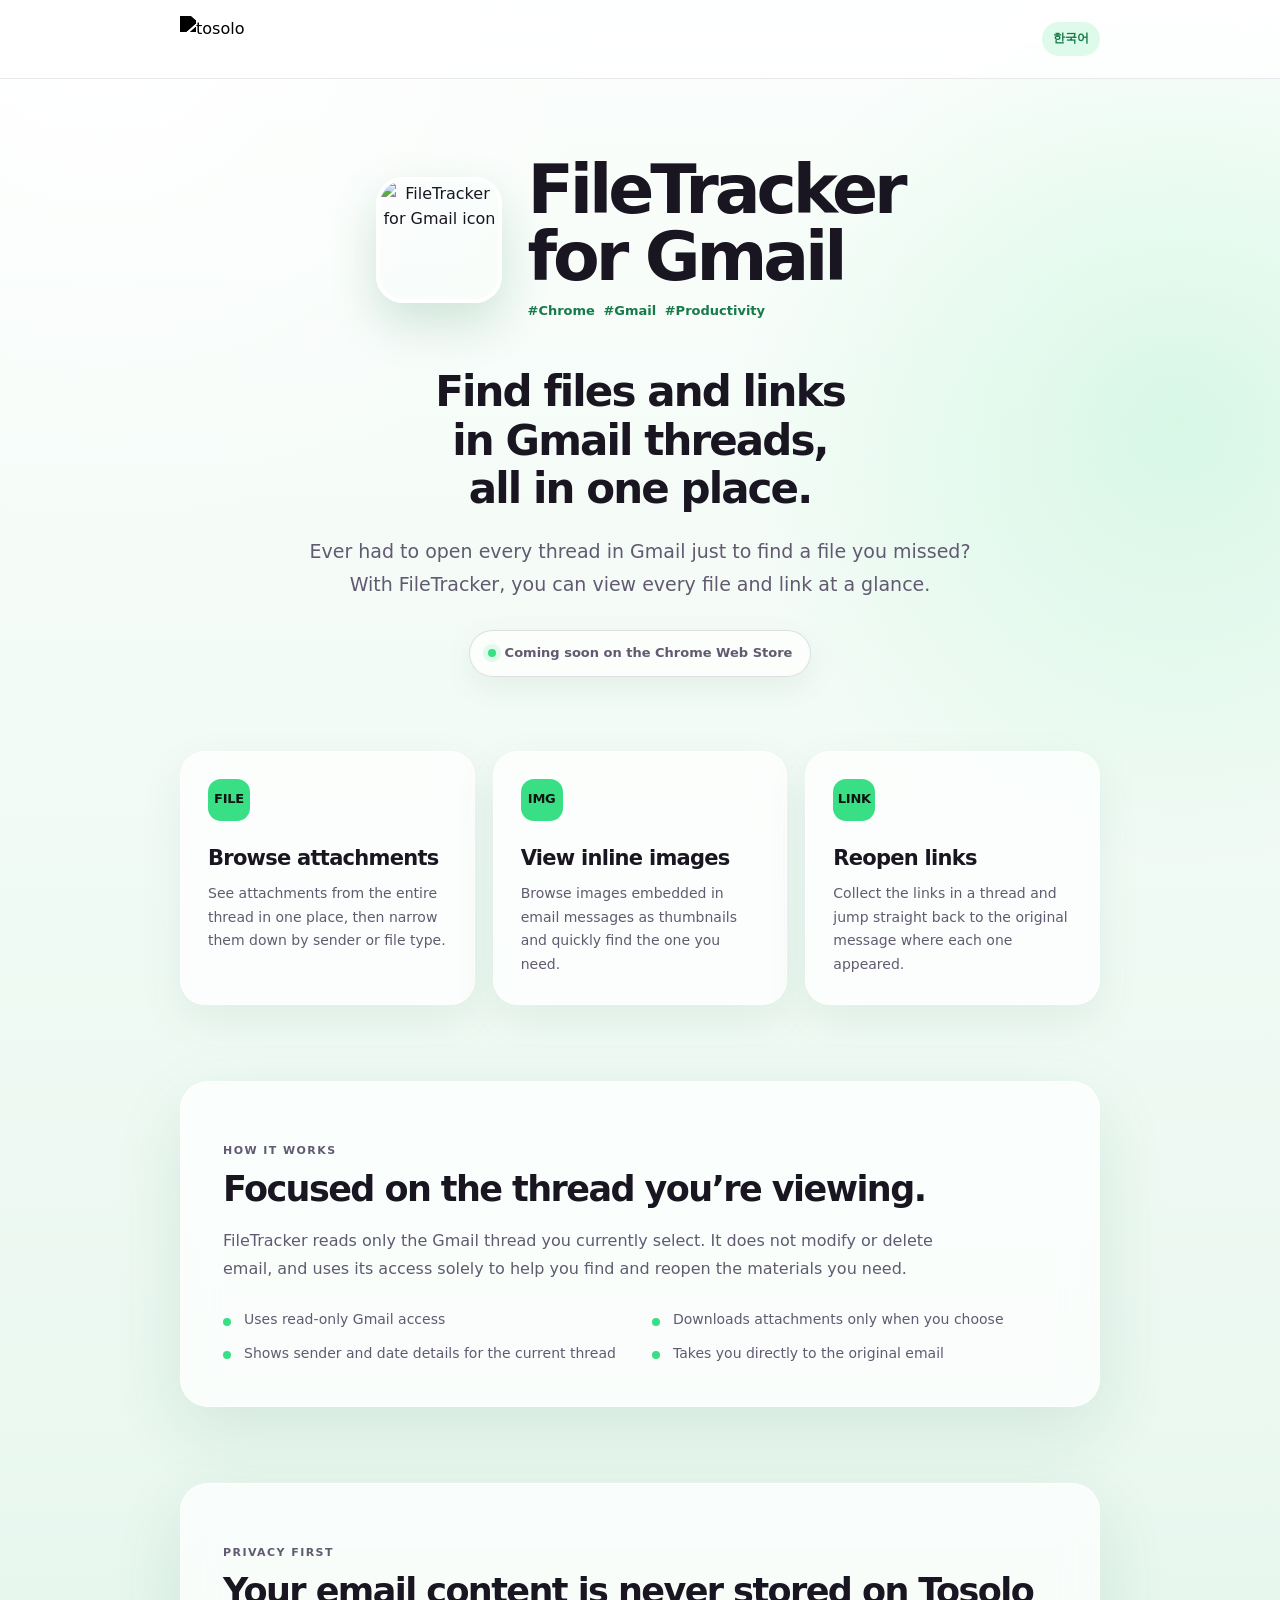
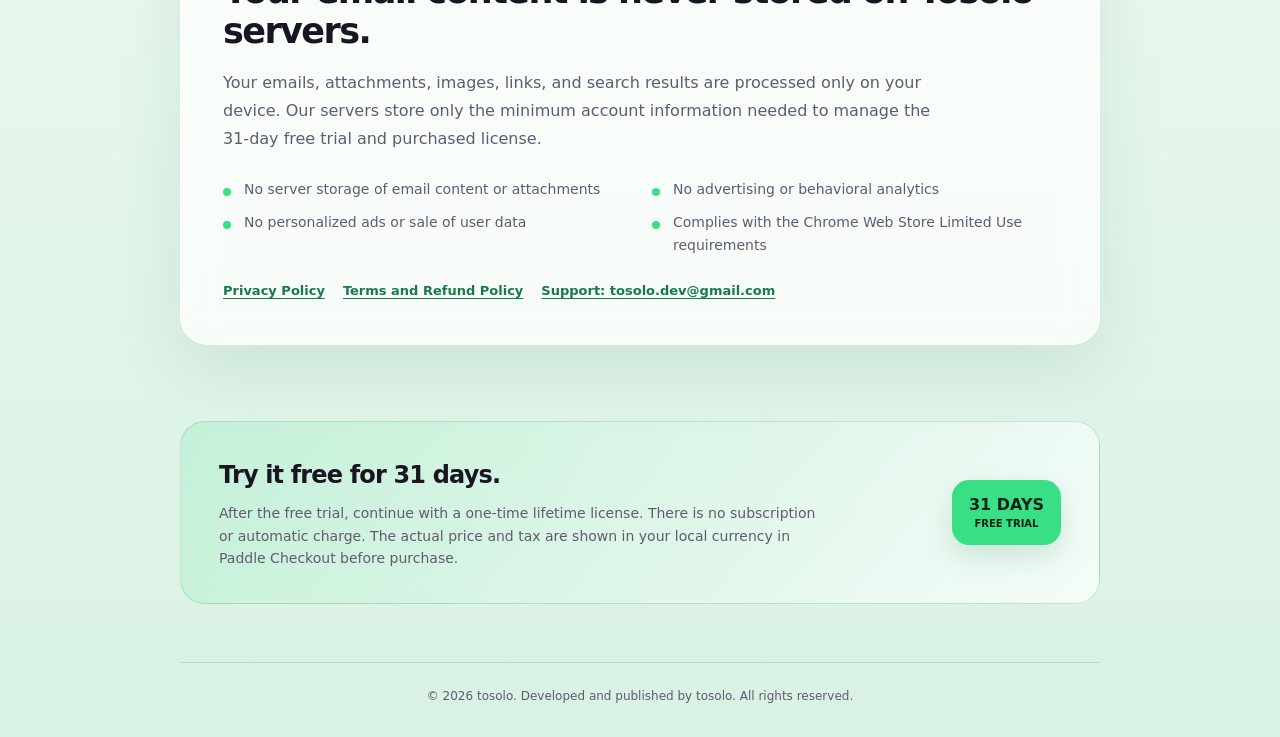
==== filetracker/index.html @ 5fee8c5c "Create index.html" ====
<!DOCTYPE html>
<html lang="en">
<head>
  <meta charset="UTF-8">
  <meta name="viewport" content="width=device-width, initial-scale=1.0">
  <meta name="description" content="FileTracker for Gmail is a Chrome extension that brings attachments, inline images, and links from a Gmail thread together in one sidebar.">
  <meta name="theme-color" content="#eaf8f0">
  <link rel="canonical" href="https://tosolo.net/filetracker/">
  <link rel="alternate" hreflang="en" href="https://tosolo.net/filetracker/">
  <link rel="alternate" hreflang="ko" href="https://tosolo.net/ko/filetracker/">
  <link rel="alternate" hreflang="x-default" href="https://tosolo.net/filetracker/">
  <link rel="icon" href="https://tosolo.net/favicon.ico" type="image/x-icon">
  <title>FileTracker for Gmail - Find Files and Links in Gmail | tosolo</title>
  <style>
    :root {
      --page: #eaf8f0;
      --page-light: #fbfefc;
      --page-deep: #d9f2e4;
      --accent: #39df84;
      --accent-deep: #167a49;
      --ink: #191622;
      --ink-soft: #615a70;
      --surface: rgba(255,255,255,.72);
      --line: rgba(45,34,80,.14);
      --shadow: 0 24px 70px rgba(23,104,63,.11);
    }

    * { box-sizing: border-box; margin: 0; padding: 0; }
    html { background: var(--page); scroll-behavior: smooth; }
    body {
      min-height: 100vh;
      color: var(--ink);
      background:
        radial-gradient(circle at 8% 0%, rgba(255,255,255,.95), transparent 34rem),
        radial-gradient(circle at 92% 18%, rgba(57,223,132,.16), transparent 28rem),
        linear-gradient(180deg, var(--page-light) 0%, var(--page) 62%, var(--page-deep) 100%);
      font: 16px/1.6 Inter, system-ui, -apple-system, BlinkMacSystemFont, "Segoe UI", sans-serif;
    }
    a { color: inherit; }
    .topbar {
      border-bottom: 1px solid rgba(45,34,80,.1);
      background: rgba(255,255,255,.76);
      backdrop-filter: blur(18px);
    }
    .topbar-inner {
      width: min(920px, calc(100% - 48px));
      min-height: 78px;
      margin: 0 auto;
      display: flex;
      align-items: center;
      justify-content: space-between;
      gap: 24px;
    }
    .company-logo { display: inline-flex; align-items: center; text-decoration: none; }
    .company-logo img {
      width: 116px;
      height: 46px;
      display: block;
      object-fit: contain;
      object-position: left center;
      filter: brightness(0) saturate(100%);
    }
    .language-state {
      padding: 7px 11px;
      border-radius: 999px;
      color: var(--accent-deep);
      background: rgba(57,223,132,.16);
      font-size: 12px;
      font-weight: 800;
      text-decoration: none;
    }
    main { width: min(920px, calc(100% - 48px)); margin: 0 auto; }
    .hero { padding: 78px 0 74px; text-align: center; }
    .product-heading {
      display: flex;
      align-items: center;
      justify-content: center;
      gap: 25px;
    }
    .product-icon {
      width: 126px;
      height: 126px;
      flex: 0 0 126px;
      border: 4px solid rgba(255,255,255,.9);
      border-radius: 27px;
      box-shadow: 0 20px 48px rgba(22,122,73,.19);
    }
    .title-block { text-align: left; }
    h1 {
      font-size: clamp(40px, 6vw, 68px);
      line-height: .98;
      letter-spacing: -.06em;
    }
    .tags {
      margin-top: 11px;
      color: var(--accent-deep);
      font-size: 13px;
      font-weight: 800;
      word-spacing: 4px;
    }
    .tagline {
      max-width: 720px;
      margin: 46px auto 0;
      font-size: clamp(27px, 4.3vw, 42px);
      font-weight: 900;
      line-height: 1.16;
      letter-spacing: -.045em;
      text-wrap: balance;
    }
    .hero-copy {
      max-width: 700px;
      margin: 21px auto 0;
      color: var(--ink-soft);
      font-size: clamp(16px, 2vw, 19px);
      line-height: 1.7;
      text-wrap: balance;
    }
    .hero-action { margin-top: 30px; }
    .coming-soon {
      display: inline-flex;
      align-items: center;
      gap: 9px;
      padding: 12px 18px;
      border: 1px solid rgba(45,34,80,.14);
      border-radius: 999px;
      color: var(--ink-soft);
      background: rgba(255,255,255,.7);
      box-shadow: 0 10px 30px rgba(23,104,63,.08);
      font-size: 13px;
      font-weight: 800;
    }
    .coming-soon::before {
      content: "";
      width: 8px;
      height: 8px;
      border-radius: 50%;
      background: var(--accent);
      box-shadow: 0 0 0 5px rgba(57,223,132,.14);
    }
    .feature-grid { display: grid; grid-template-columns: repeat(3, 1fr); gap: 18px; }
    .feature-card {
      min-height: 225px;
      padding: 27px;
      border: 1px solid rgba(255,255,255,.88);
      border-radius: 25px;
      background: var(--surface);
      box-shadow: 0 16px 44px rgba(23,104,63,.08);
      backdrop-filter: blur(18px);
    }
    .feature-mark {
      width: 42px;
      height: 42px;
      display: grid;
      place-items: center;
      border-radius: 13px;
      color: #101512;
      background: var(--accent);
      font-size: 13px;
      font-weight: 900;
      letter-spacing: -.02em;
    }
    .feature-card h2 { margin-top: 25px; font-size: 21px; line-height: 1.2; letter-spacing: -.035em; }
    .feature-card p { margin-top: 11px; color: var(--ink-soft); font-size: 14px; line-height: 1.7; }
    .content-section {
      margin-top: 76px;
      padding: 42px;
      border: 1px solid rgba(255,255,255,.88);
      border-radius: 28px;
      background: var(--surface);
      box-shadow: var(--shadow);
      backdrop-filter: blur(18px);
    }
    .section-label { color: var(--accent-deep); font-size: 11px; font-weight: 900; letter-spacing: .13em; text-transform: uppercase; }
    .content-section h2 { margin-top: 10px; font-size: clamp(25px, 3.5vw, 35px); line-height: 1.14; letter-spacing: -.045em; }
    .content-section > p { max-width: 720px; margin-top: 17px; color: var(--ink-soft); line-height: 1.75; }
    .trust-points, .access-points {
      margin-top: 25px;
      display: grid;
      grid-template-columns: repeat(2, 1fr);
      gap: 11px 24px;
      list-style: none;
    }
    .trust-points li, .access-points li { position: relative; padding-left: 21px; color: var(--ink-soft); font-size: 14px; }
    .trust-points li::before, .access-points li::before {
      content: "";
      position: absolute;
      top: .7em;
      left: 0;
      width: 8px;
      height: 8px;
      border-radius: 50%;
      background: var(--accent);
    }
    .legal-links { margin-top: 25px; display: flex; flex-wrap: wrap; gap: 10px 18px; }
    .legal-links a { color: var(--accent-deep); font-size: 13px; font-weight: 800; text-underline-offset: 3px; }
    .pricing-note {
      margin-top: 76px;
      padding: 34px 38px;
      display: flex;
      align-items: center;
      justify-content: space-between;
      gap: 34px;
      border: 1px solid rgba(22,122,73,.18);
      border-radius: 25px;
      background: linear-gradient(135deg, rgba(57,223,132,.16), rgba(255,255,255,.72));
    }
    .pricing-note h2 { font-size: 24px; letter-spacing: -.035em; }
    .pricing-note p { max-width: 610px; margin-top: 8px; color: var(--ink-soft); font-size: 14px; }
    .trial-badge {
      flex: 0 0 auto;
      padding: 15px 17px;
      border-radius: 17px;
      color: #102319;
      background: var(--accent);
      text-align: center;
      font-weight: 900;
      line-height: 1.25;
      box-shadow: 0 12px 26px rgba(22,122,73,.16);
    }
    .trial-badge small { display: block; margin-top: 3px; font-size: 10px; font-weight: 800; }
    footer {
      margin-top: 58px;
      padding: 24px 2px 30px;
      display: flex;
      justify-content: center;
      gap: 18px;
      border-top: 1px solid var(--line);
      color: var(--ink-soft);
      font-size: 12px;
      text-align: center;
    }
    a:focus-visible { outline: 3px solid rgba(57,223,132,.42); outline-offset: 3px; }

    @media (max-width: 720px) {
      .topbar-inner, main { width: calc(100% - 30px); }
      .topbar-inner { min-height: 68px; }
      .company-logo img { width: 96px; height: 40px; }
      .hero { padding: 54px 0 56px; }
      .product-heading { gap: 16px; }
      .product-icon { width: 90px; height: 90px; flex-basis: 90px; border-radius: 20px; border-width: 3px; }
      h1 { font-size: clamp(31px, 9.5vw, 50px); }
      .tags { margin-top: 7px; font-size: 11px; word-spacing: 1px; }
      .tagline { margin-top: 36px; }
      .feature-grid { grid-template-columns: 1fr; gap: 12px; }
      .feature-card { min-height: 0; padding: 23px; }
      .feature-card h2 { margin-top: 18px; }
      .content-section { margin-top: 54px; padding: 27px 23px; border-radius: 23px; }
      .trust-points, .access-points { grid-template-columns: 1fr; }
      .pricing-note { margin-top: 54px; padding: 27px 23px; align-items: flex-start; flex-direction: column; }
      footer { flex-direction: column; }
    }
    @media (max-width: 390px) { .product-heading { align-items: flex-start; flex-direction: column; } }
    @media (prefers-reduced-motion: reduce) { html { scroll-behavior: auto; } }
  </style>
</head>
<body>
  <header class="topbar">
    <div class="topbar-inner">
      <a class="company-logo" href="https://tosolo.net/" aria-label="tosolo home"><img src="https://tosolo.net/logo_renewal.webp" alt="tosolo"></a>
      <a class="language-state" href="https://tosolo.net/ko/filetracker/" lang="ko" hreflang="ko">한국어</a>
    </div>
  </header>

  <main>
    <section class="hero" aria-labelledby="product-title">
      <div class="product-heading">
        <img class="product-icon" src="https://tosolo.net/icon_filetracker.webp" alt="FileTracker for Gmail icon">
        <div class="title-block">
          <h1 id="product-title">FileTracker<br>for Gmail</h1>
          <p class="tags">#Chrome #Gmail #Productivity</p>
        </div>
      </div>
      <p class="tagline">Find files and links in Gmail threads,<br>all in one place.</p>
      <p class="hero-copy">Ever had to open every thread in Gmail just to find a file you missed? With FileTracker, you can view every file and link at a glance.</p>
      <div class="hero-action"><span class="coming-soon">Coming soon on the Chrome Web Store</span></div>
    </section>

    <section class="feature-grid" aria-label="Key features">
      <article class="feature-card"><span class="feature-mark">FILE</span><h2>Browse attachments</h2><p>See attachments from the entire thread in one place, then narrow them down by sender or file type.</p></article>
      <article class="feature-card"><span class="feature-mark">IMG</span><h2>View inline images</h2><p>Browse images embedded in email messages as thumbnails and quickly find the one you need.</p></article>
      <article class="feature-card"><span class="feature-mark">LINK</span><h2>Reopen links</h2><p>Collect the links in a thread and jump straight back to the original message where each one appeared.</p></article>
    </section>

    <section class="content-section" aria-labelledby="workflow-title">
      <p class="section-label">How it works</p>
      <h2 id="workflow-title">Focused on the thread you’re viewing.</h2>
      <p>FileTracker reads only the Gmail thread you currently select. It does not modify or delete email, and uses its access solely to help you find and reopen the materials you need.</p>
      <ul class="access-points">
        <li>Uses read-only Gmail access</li>
        <li>Downloads attachments only when you choose</li>
        <li>Shows sender and date details for the current thread</li>
        <li>Takes you directly to the original email</li>
      </ul>
    </section>

    <section class="content-section" aria-labelledby="privacy-title">
      <p class="section-label">Privacy first</p>
      <h2 id="privacy-title">Your email content is never stored on Tosolo servers.</h2>
      <p>Your emails, attachments, images, links, and search results are processed only on your device. Our servers store only the minimum account information needed to manage the 31-day free trial and purchased license.</p>
      <ul class="trust-points">
        <li>No server storage of email content or attachments</li>
        <li>No advertising or behavioral analytics</li>
        <li>No personalized ads or sale of user data</li>
        <li>Complies with the Chrome Web Store Limited Use requirements</li>
      </ul>
      <div class="legal-links">
        <a href="https://tosolo.net/privacy.html">Privacy Policy</a>
        <a href="https://tosolo.net/terms.html">Terms and Refund Policy</a>
        <a href="mailto:tosolo.dev@gmail.com">Support: tosolo.dev@gmail.com</a>
      </div>
    </section>

    <section class="pricing-note" aria-labelledby="trial-title">
      <div>
        <h2 id="trial-title">Try it free for 31 days.</h2>
        <p>After the free trial, continue with a one-time lifetime license. There is no subscription or automatic charge. The actual price and tax are shown in your local currency in Paddle Checkout before purchase.</p>
      </div>
      <div class="trial-badge">31 DAYS<small>FREE TRIAL</small></div>
    </section>

    <footer>
      <p>&copy; 2026 tosolo. Developed and published by tosolo. All rights reserved.</p>
    </footer>
  </main>
</body>
</html>
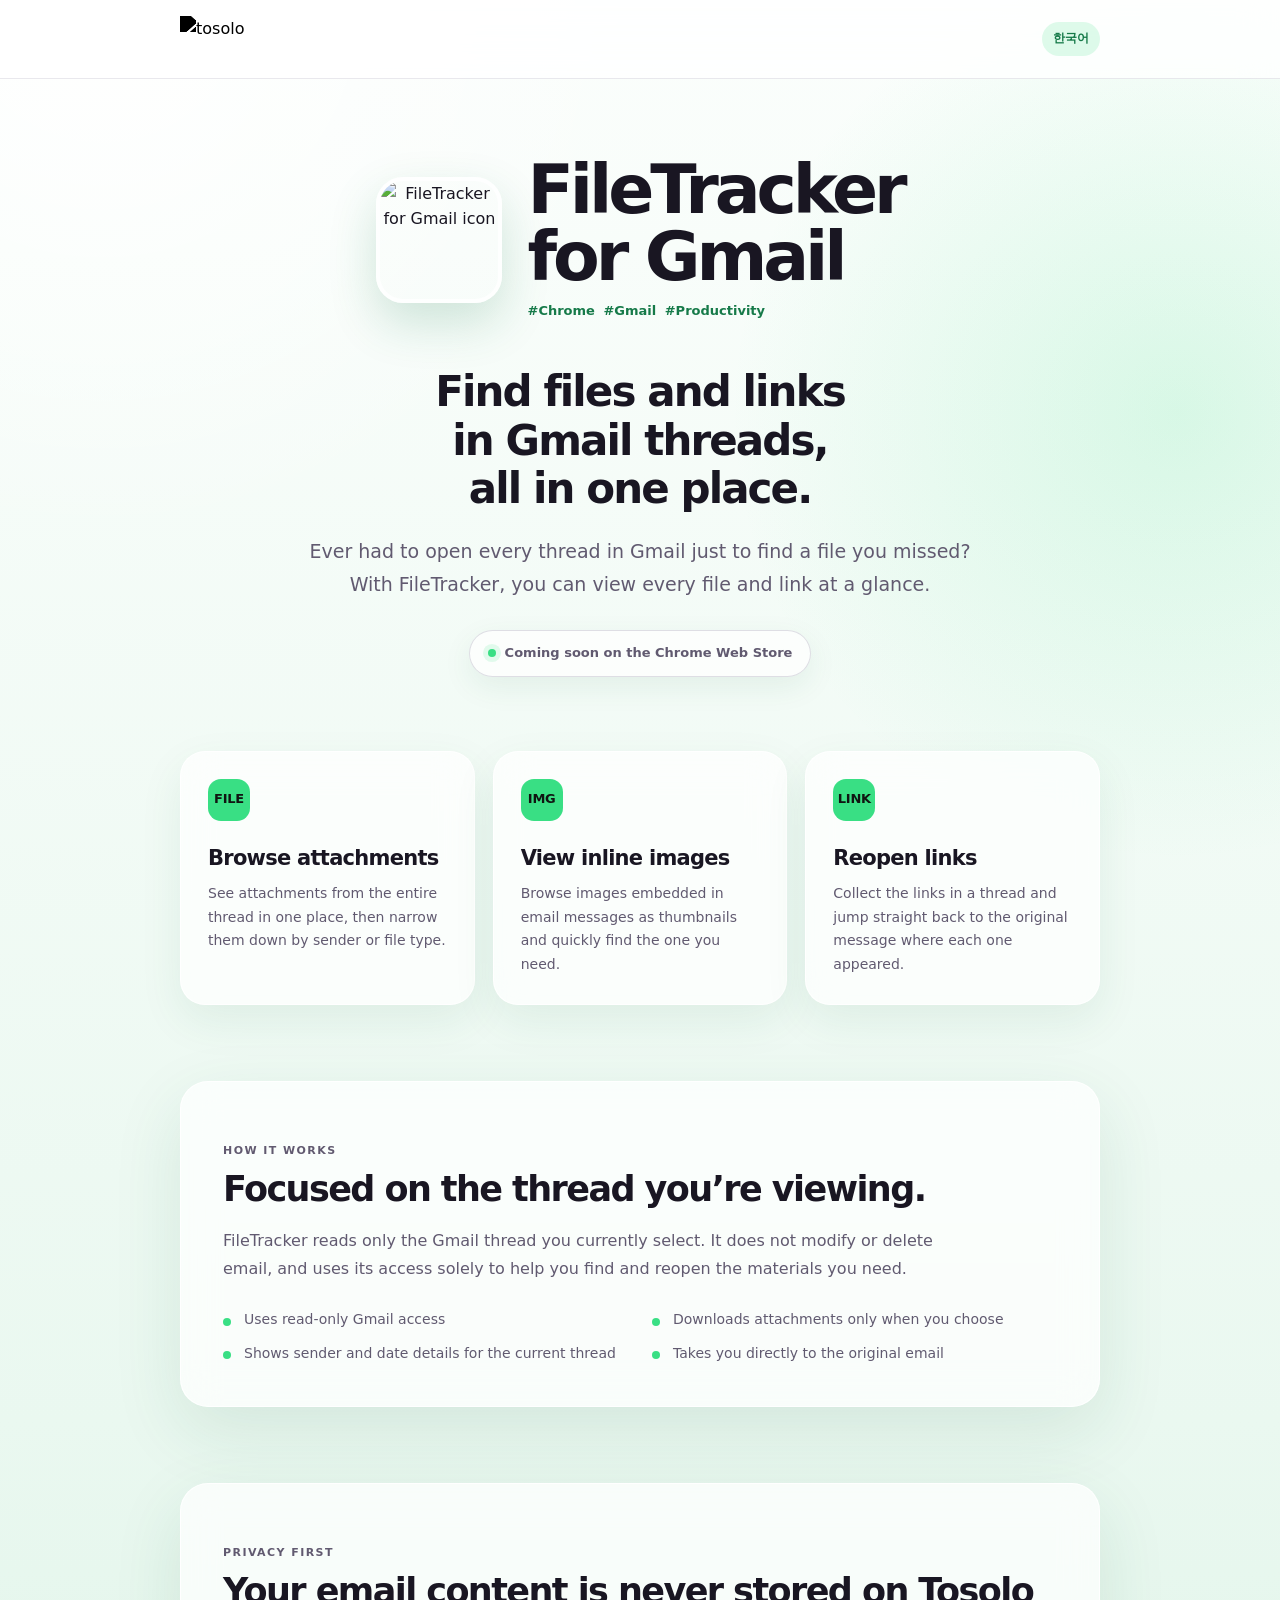
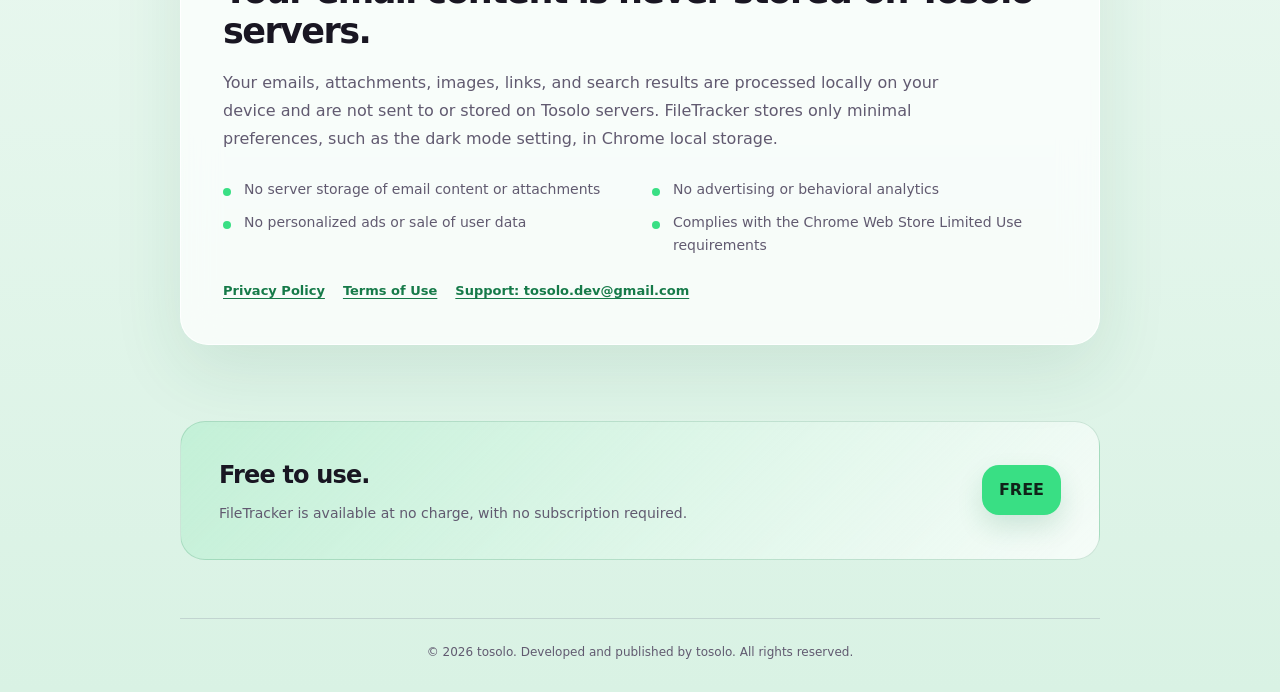
==== commit ef76508d: "Update index.html" ====
--- a/filetracker/index.html
+++ b/filetracker/index.html
@@ -193,7 +193,7 @@
     }
     .legal-links { margin-top: 25px; display: flex; flex-wrap: wrap; gap: 10px 18px; }
     .legal-links a { color: var(--accent-deep); font-size: 13px; font-weight: 800; text-underline-offset: 3px; }
-    .pricing-note {
+    .free-note {
       margin-top: 76px;
       padding: 34px 38px;
       display: flex;
@@ -204,9 +204,9 @@
       border-radius: 25px;
       background: linear-gradient(135deg, rgba(57,223,132,.16), rgba(255,255,255,.72));
     }
-    .pricing-note h2 { font-size: 24px; letter-spacing: -.035em; }
-    .pricing-note p { max-width: 610px; margin-top: 8px; color: var(--ink-soft); font-size: 14px; }
-    .trial-badge {
+    .free-note h2 { font-size: 24px; letter-spacing: -.035em; }
+    .free-note p { max-width: 610px; margin-top: 8px; color: var(--ink-soft); font-size: 14px; }
+    .free-badge {
       flex: 0 0 auto;
       padding: 15px 17px;
       border-radius: 17px;
@@ -217,7 +217,6 @@
       line-height: 1.25;
       box-shadow: 0 12px 26px rgba(22,122,73,.16);
     }
-    .trial-badge small { display: block; margin-top: 3px; font-size: 10px; font-weight: 800; }
     footer {
       margin-top: 58px;
       padding: 24px 2px 30px;
@@ -246,7 +245,7 @@
       .feature-card h2 { margin-top: 18px; }
       .content-section { margin-top: 54px; padding: 27px 23px; border-radius: 23px; }
       .trust-points, .access-points { grid-template-columns: 1fr; }
-      .pricing-note { margin-top: 54px; padding: 27px 23px; align-items: flex-start; flex-direction: column; }
+      .free-note { margin-top: 54px; padding: 27px 23px; align-items: flex-start; flex-direction: column; }
       footer { flex-direction: column; }
     }
     @media (max-width: 390px) { .product-heading { align-items: flex-start; flex-direction: column; } }
@@ -296,7 +295,7 @@
     <section class="content-section" aria-labelledby="privacy-title">
       <p class="section-label">Privacy first</p>
       <h2 id="privacy-title">Your email content is never stored on Tosolo servers.</h2>
-      <p>Your emails, attachments, images, links, and search results are processed only on your device. Our servers store only the minimum account information needed to manage the 31-day free trial and purchased license.</p>
+      <p>Your emails, attachments, images, links, and search results are processed locally on your device and are not sent to or stored on Tosolo servers. FileTracker stores only minimal preferences, such as the dark mode setting, in Chrome local storage.</p>
       <ul class="trust-points">
         <li>No server storage of email content or attachments</li>
         <li>No advertising or behavioral analytics</li>
@@ -305,17 +304,17 @@
       </ul>
       <div class="legal-links">
         <a href="https://tosolo.net/privacy.html">Privacy Policy</a>
-        <a href="https://tosolo.net/terms.html">Terms and Refund Policy</a>
+        <a href="https://tosolo.net/terms.html">Terms of Use</a>
         <a href="mailto:tosolo.dev@gmail.com">Support: tosolo.dev@gmail.com</a>
       </div>
     </section>
 
-    <section class="pricing-note" aria-labelledby="trial-title">
+    <section class="free-note" aria-labelledby="free-title">
       <div>
-        <h2 id="trial-title">Try it free for 31 days.</h2>
-        <p>After the free trial, continue with a one-time lifetime license. There is no subscription or automatic charge. The actual price and tax are shown in your local currency in Paddle Checkout before purchase.</p>
+        <h2 id="free-title">Free to use.</h2>
+        <p>FileTracker is available at no charge, with no subscription required.</p>
       </div>
-      <div class="trial-badge">31 DAYS<small>FREE TRIAL</small></div>
+      <div class="free-badge">FREE</div>
     </section>
 
     <footer>
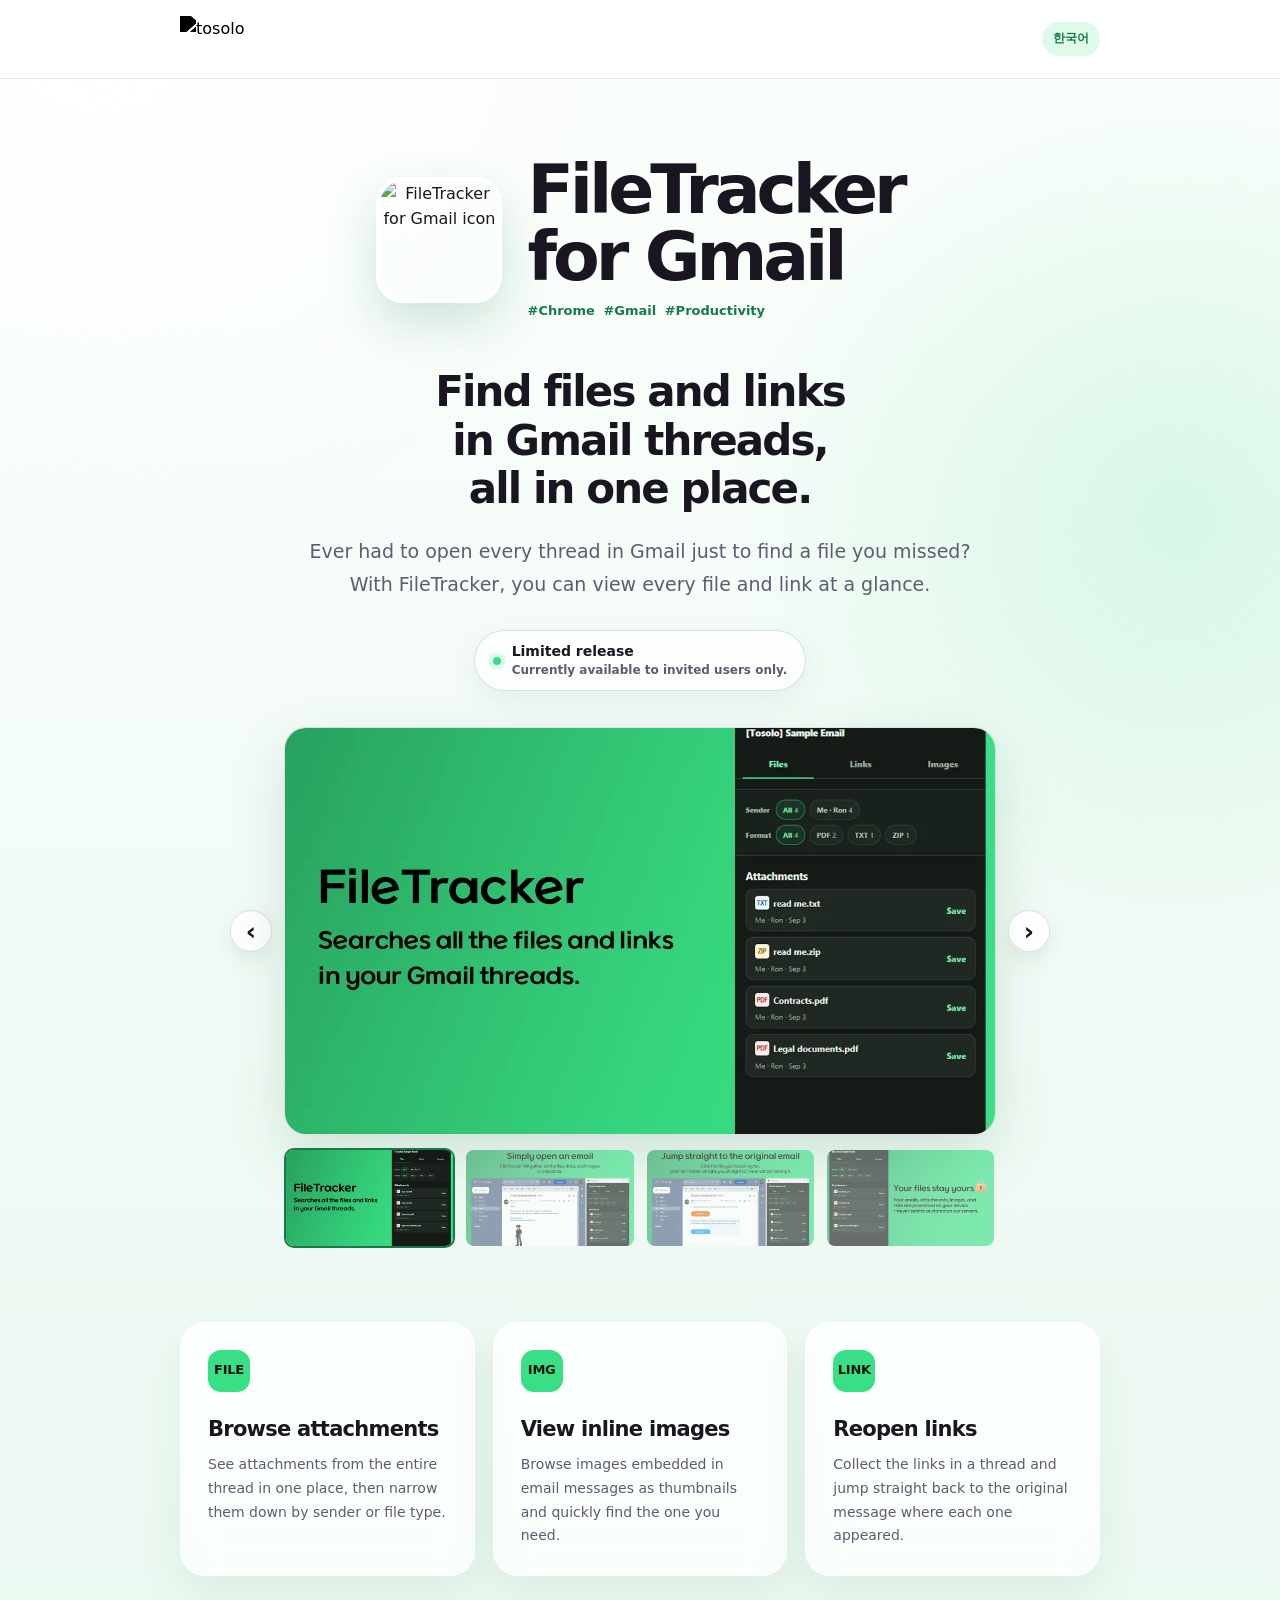
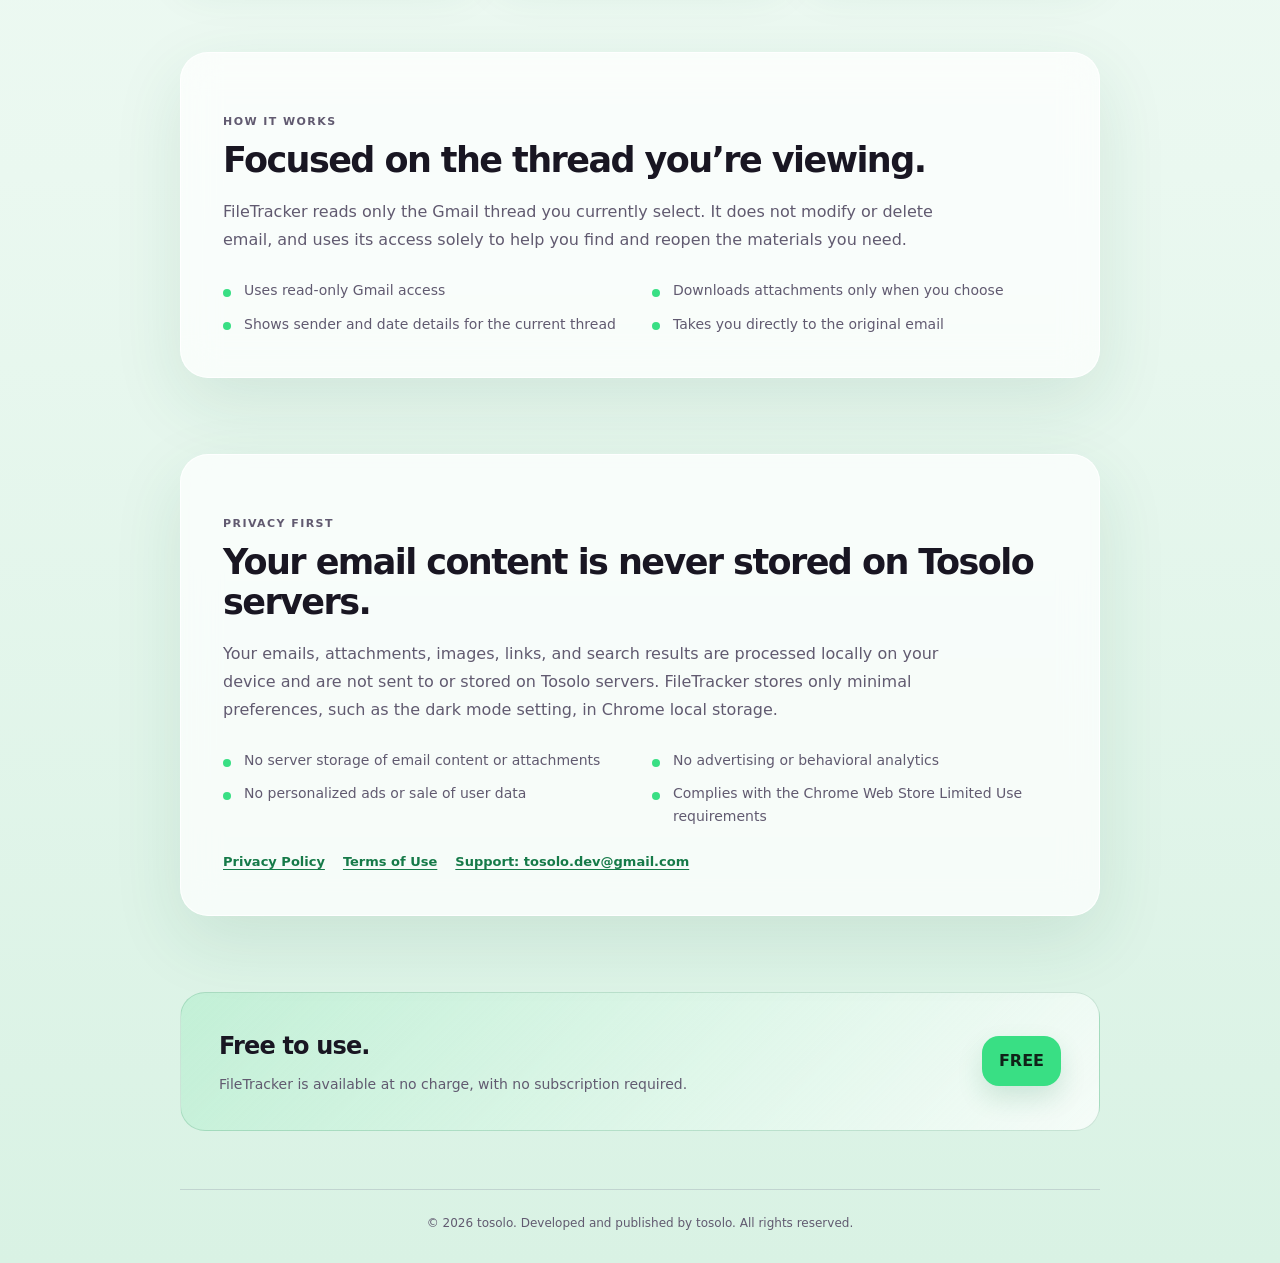
==== commit d95b1862: "Update index.html" ====
--- a/filetracker/index.html
+++ b/filetracker/index.html
@@ -117,9 +117,10 @@
     }
     .hero-action { margin-top: 30px; }
     .coming-soon {
-      display: inline-flex;
+      display: inline-grid;
+      grid-template-columns: auto 1fr;
       align-items: center;
-      gap: 9px;
+      gap: 2px 11px;
       padding: 12px 18px;
       border: 1px solid rgba(45,34,80,.14);
       border-radius: 999px;
@@ -128,15 +129,60 @@
       box-shadow: 0 10px 30px rgba(23,104,63,.08);
       font-size: 13px;
       font-weight: 800;
+      text-align: left;
     }
     .coming-soon::before {
       content: "";
+      grid-row: 1 / span 2;
       width: 8px;
       height: 8px;
       border-radius: 50%;
       background: var(--accent);
       box-shadow: 0 0 0 5px rgba(57,223,132,.14);
     }
+    .coming-soon strong { color: var(--ink); font-size: 14px; line-height: 1.25; }
+    .coming-soon small { font-size: 12px; font-weight: 650; line-height: 1.35; }
+    .product-gallery { max-width: 820px; margin: 36px auto 0; }
+    .gallery-stage {
+      display: grid;
+      grid-template-columns: 42px minmax(0, 1fr) 42px;
+      align-items: center;
+      gap: 12px;
+    }
+    .gallery-viewport {
+      overflow: hidden;
+      border: 1px solid rgba(45,34,80,.15);
+      border-radius: 22px;
+      background: #fff;
+      box-shadow: 0 20px 54px rgba(23,104,63,.15);
+    }
+    .gallery-track { display: flex; transition: transform .34s ease; }
+    .gallery-slide { flex: 0 0 100%; }
+    .gallery-slide img { width: 100%; height: auto; aspect-ratio: 7 / 4; display: block; object-fit: cover; }
+    .gallery-arrow {
+      width: 42px;
+      height: 42px;
+      border: 1px solid var(--line);
+      border-radius: 50%;
+      color: var(--ink);
+      background: rgba(255,255,255,.82);
+      box-shadow: 0 8px 22px rgba(23,104,63,.1);
+      cursor: pointer;
+      font: 800 25px/1 system-ui, sans-serif;
+    }
+    .gallery-arrow:hover { border-color: var(--accent-deep); background: #fff; }
+    .gallery-thumbs { margin: 13px 54px 0; display: grid; grid-template-columns: repeat(4, 1fr); gap: 9px; }
+    .gallery-thumb {
+      overflow: hidden;
+      padding: 0;
+      border: 2px solid transparent;
+      border-radius: 10px;
+      background: transparent;
+      opacity: .62;
+      cursor: pointer;
+    }
+    .gallery-thumb[aria-current="true"] { border-color: var(--accent-deep); opacity: 1; }
+    .gallery-thumb img { width: 100%; height: auto; aspect-ratio: 7 / 4; display: block; object-fit: cover; }
     .feature-grid { display: grid; grid-template-columns: repeat(3, 1fr); gap: 18px; }
     .feature-card {
       min-height: 225px;
@@ -240,6 +286,12 @@
       h1 { font-size: clamp(31px, 9.5vw, 50px); }
       .tags { margin-top: 7px; font-size: 11px; word-spacing: 1px; }
       .tagline { margin-top: 36px; }
+      .product-gallery { margin-top: 30px; }
+      .gallery-stage { grid-template-columns: 34px minmax(0, 1fr) 34px; gap: 6px; }
+      .gallery-arrow { width: 34px; height: 34px; font-size: 21px; }
+      .gallery-viewport { border-radius: 14px; }
+      .gallery-thumbs { margin: 10px 40px 0; gap: 6px; }
+      .gallery-thumb { border-radius: 7px; }
       .feature-grid { grid-template-columns: 1fr; gap: 12px; }
       .feature-card { min-height: 0; padding: 23px; }
       .feature-card h2 { margin-top: 18px; }
@@ -271,7 +323,27 @@
       </div>
       <p class="tagline">Find files and links in Gmail threads,<br>all in one place.</p>
       <p class="hero-copy">Ever had to open every thread in Gmail just to find a file you missed? With FileTracker, you can view every file and link at a glance.</p>
-      <div class="hero-action"><span class="coming-soon">Coming soon on the Chrome Web Store</span></div>
+      <div class="hero-action"><span class="coming-soon"><strong>Limited release</strong><small>Currently available to invited users only.</small></span></div>
+      <div class="product-gallery" data-gallery tabindex="0" aria-label="FileTracker product screenshots">
+        <div class="gallery-stage">
+          <button class="gallery-arrow" type="button" data-gallery-prev aria-label="Previous screenshot">&#8249;</button>
+          <div class="gallery-viewport">
+            <div class="gallery-track">
+              <figure class="gallery-slide"><img src="../스크린샷%20영어/screenshot1.webp" width="1400" height="800" alt="FileTracker overview with files collected from a Gmail thread"></figure>
+              <figure class="gallery-slide"><img src="../스크린샷%20영어/screenshot2.webp" width="1400" height="800" loading="lazy" alt="FileTracker sidebar gathering files, links, and images from an open email"></figure>
+              <figure class="gallery-slide"><img src="../스크린샷%20영어/screenshot3.webp" width="1400" height="800" loading="lazy" alt="FileTracker opening the original email that contains a selected file"></figure>
+              <figure class="gallery-slide"><img src="../스크린샷%20영어/screenshot4.webp" width="1400" height="800" loading="lazy" alt="FileTracker privacy overview explaining on-device data processing"></figure>
+            </div>
+          </div>
+          <button class="gallery-arrow" type="button" data-gallery-next aria-label="Next screenshot">&#8250;</button>
+        </div>
+        <div class="gallery-thumbs" aria-label="Choose a screenshot">
+          <button class="gallery-thumb" type="button" data-gallery-index="0" aria-label="Show screenshot 1" aria-current="true"><img src="../스크린샷%20영어/screenshot1.webp" width="1400" height="800" alt=""></button>
+          <button class="gallery-thumb" type="button" data-gallery-index="1" aria-label="Show screenshot 2" aria-current="false"><img src="../스크린샷%20영어/screenshot2.webp" width="1400" height="800" loading="lazy" alt=""></button>
+          <button class="gallery-thumb" type="button" data-gallery-index="2" aria-label="Show screenshot 3" aria-current="false"><img src="../스크린샷%20영어/screenshot3.webp" width="1400" height="800" loading="lazy" alt=""></button>
+          <button class="gallery-thumb" type="button" data-gallery-index="3" aria-label="Show screenshot 4" aria-current="false"><img src="../스크린샷%20영어/screenshot4.webp" width="1400" height="800" loading="lazy" alt=""></button>
+        </div>
+      </div>
     </section>
 
     <section class="feature-grid" aria-label="Key features">
@@ -321,5 +393,24 @@
       <p>&copy; 2026 tosolo. Developed and published by tosolo. All rights reserved.</p>
     </footer>
   </main>
+  <script>
+    document.querySelectorAll('[data-gallery]').forEach((gallery) => {
+      const track = gallery.querySelector('.gallery-track');
+      const thumbs = [...gallery.querySelectorAll('[data-gallery-index]')];
+      let current = 0;
+      const show = (index) => {
+        current = (index + thumbs.length) % thumbs.length;
+        track.style.transform = `translateX(-${current * 100}%)`;
+        thumbs.forEach((thumb, i) => thumb.setAttribute('aria-current', String(i === current)));
+      };
+      gallery.querySelector('[data-gallery-prev]').addEventListener('click', () => show(current - 1));
+      gallery.querySelector('[data-gallery-next]').addEventListener('click', () => show(current + 1));
+      thumbs.forEach((thumb) => thumb.addEventListener('click', () => show(Number(thumb.dataset.galleryIndex))));
+      gallery.addEventListener('keydown', (event) => {
+        if (event.key === 'ArrowLeft') show(current - 1);
+        if (event.key === 'ArrowRight') show(current + 1);
+      });
+    });
+  </script>
 </body>
 </html>
